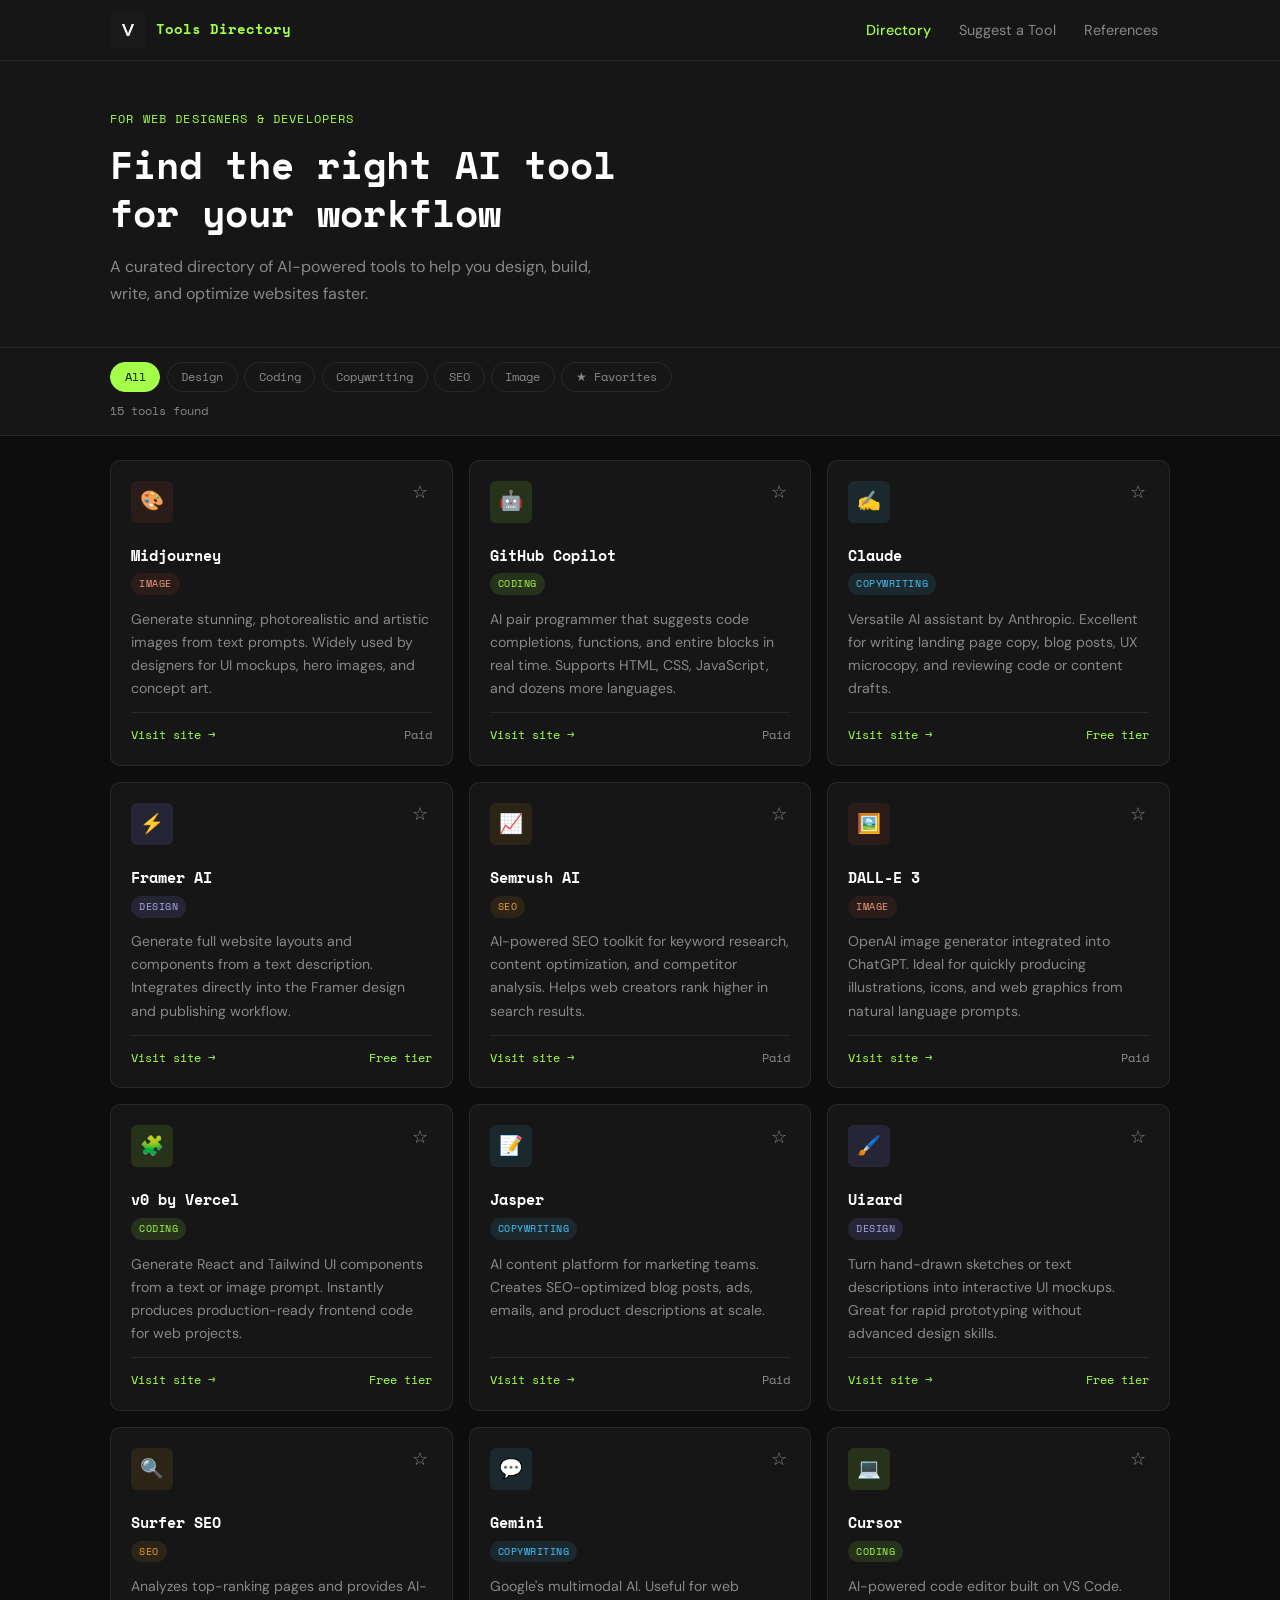
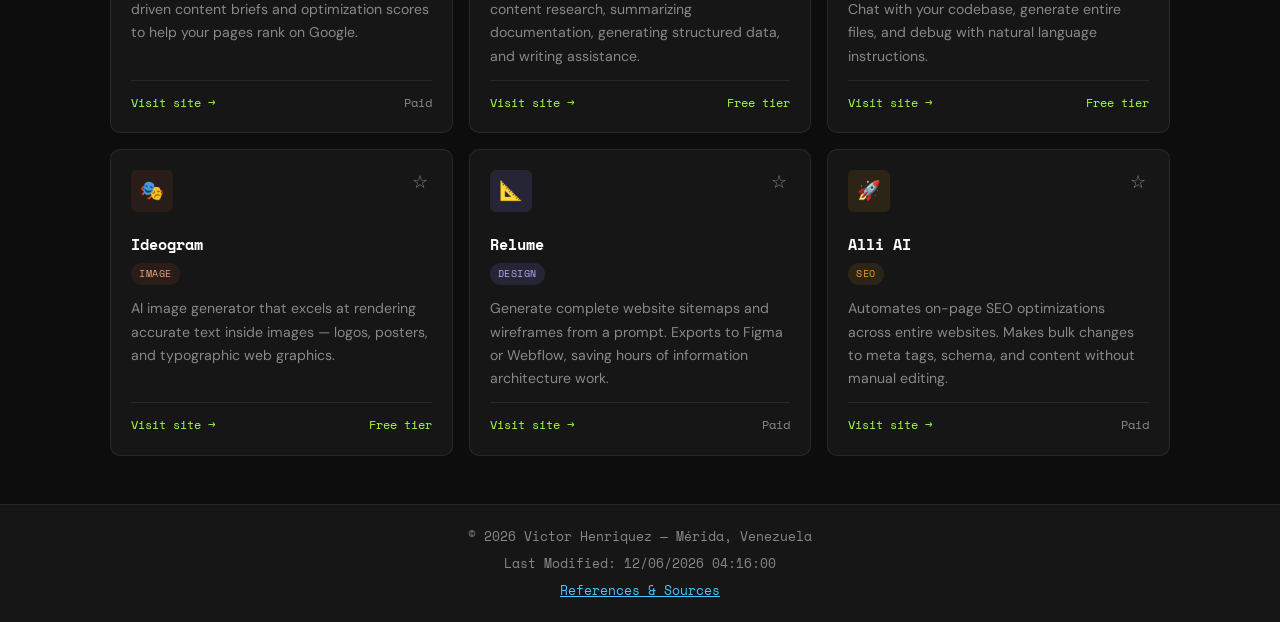
==== project/index.html @ efd899f4 "final project" ====
<!DOCTYPE html>
<html lang="en-US">
<head>
    <meta charset="UTF-8">
    <meta name="viewport" content="width=device-width, initial-scale=1.0">
    <meta name="description" content="AI Tools Directory for Web Creators — A curated collection of artificial intelligence tools for web designers and developers, organized by category.">
    <meta name="author" content="Victor Henriquez">
    <title>AI Tools Directory for Web Creators</title>
    <link rel="preconnect" href="https://fonts.googleapis.com">
    <link rel="preconnect" href="https://fonts.gstatic.com" crossorigin>
    <link href="https://fonts.googleapis.com/css2?family=Space+Mono:wght@400;700&family=DM+Sans:ital,opsz,wght@0,9..40,300;0,9..40,400;0,9..40,500;1,9..40,300&display=swap" rel="stylesheet">
    <link rel="stylesheet" href="styles/main.css">
    <script src="scripts/main.js" defer></script>
</head>
<body>

    <header class="site-header">
        <div class="header-inner">
            <a href="index.html" class="logo">
                <img src="images/logo.avif" alt="AI Tools Directory Logo" class="logo-img" width="36" height="36" loading="lazy">
                <span class="logo-text">Tools Directory</span>
            </a>
            <button class="nav-toggle" id="nav-toggle" aria-label="Toggle navigation">&#9776;</button>
            <nav class="main-nav" id="main-nav">
                <a href="index.html" class="nav-link active">Directory</a>
                <a href="suggest.html" class="nav-link">Suggest a Tool</a>
                <a href="references.html" class="nav-link">References</a>
            </nav>
        </div>
    </header>

    <main>

        <!-- HERO -->
        <section class="hero">
            <div class="hero-inner">
                <p class="hero-eyebrow">For web designers &amp; developers</p>
                <h1 class="hero-title">Find the right AI tool<br>for your workflow</h1>
                <p class="hero-subtitle">A curated directory of AI-powered tools to help you design, build, write, and optimize websites faster.</p>
            </div>
        </section>

        <!-- CONTROLS -->
        <section class="controls">
            <div class="controls-inner">
                <div class="filter-row" id="filter-row" role="group" aria-label="Filter by category">
                    <button class="filter-btn active" data-filter="all">All</button>
                    <button class="filter-btn" data-filter="design">Design</button>
                    <button class="filter-btn" data-filter="coding">Coding</button>
                    <button class="filter-btn" data-filter="copywriting">Copywriting</button>
                    <button class="filter-btn" data-filter="seo">SEO</button>
                    <button class="filter-btn" data-filter="image">Image</button>
                    <button class="filter-btn" data-filter="favorites">&#9733; Favorites</button>
                </div>
                <p class="results-count" id="results-count"></p>
            </div>
        </section>

        <!-- TOOLS GRID -->
        <section class="tools-section">
            <div class="tools-grid" id="tools-grid"></div>
            <p class="empty-msg" id="empty-msg" hidden>No tools found. Try a different filter or <a href="suggest.html">suggest one</a>.</p>
        </section>

    </main>

    <footer class="site-footer">
        <div class="footer-inner">
            <p>&#169; <span id="currentyear"></span> Victor Henriquez &mdash; Mérida, Venezuela</p>
            <p id="lastModified"></p>
            <p><a href="references.html" class="footer-link">References &amp; Sources</a></p>
        </div>
    </footer>

</body>
</html>
---- project/styles/main.css ----
/* ── Variables ─────────────────────────────────────────────── */
:root {
    --color-bg: #0d0d0d;
    --color-surface: #161616;
    --color-surface-2: #1e1e1e;
    --color-primary: #a3ff47;
    --color-primary-dark: #7acc2e;
    --color-primary-dim: #a3ff471f;
    --color-accent: #47c8ff;
    --color-accent-dim: #47c8ff1a;
    --color-text: #e8e8e8;
    --color-text-muted: #888888;
    --color-border: #ffffff14;
    --color-border-hover: #ffffff29;
    --color-white: #ffffff;
    --color-danger: #ff4747;
    --color-danger-dim: #ff47471a;
    --font-heading: 'Space Mono', monospace;
    --font-body: 'DM Sans', sans-serif;
    --radius-sm: 6px;
    --radius-md: 10px;
    --radius-lg: 16px;
    --shadow: #00000040;
}

/* ── Reset ─────────────────────────────────────────────────── */
*, *::before, *::after { margin: 0; padding: 0; box-sizing: border-box; }

html { scroll-behavior: smooth; }

body {
    font-family: var(--font-body);
    background: var(--color-bg);
    color: var(--color-text);
    line-height: 1.7;
    min-height: 100dvh;
    display: flex;
    flex-direction: column;
}

a { color: inherit; text-decoration: none; }

img { display: block; max-width: 100%; }

/* ── Header ────────────────────────────────────────────────── */
.site-header {
    background: var(--color-surface);
    border-bottom: 1px solid var(--color-border);
    position: sticky;
    top: 0;
    z-index: 100;
}

.header-inner {
    max-width: 1100px;
    margin: 0 auto;
    padding: 0 1.25rem;
    height: 60px;
    display: flex;
    align-items: center;
    justify-content: space-between;
    gap: 1rem;
}

.logo {
    display: flex;
    align-items: center;
    gap: 0.6rem;
    text-decoration: none;
    flex-shrink: 0;
}

.logo-img {
    width: 36px;
    height: 36px;
    object-fit: contain;
    border-radius: var(--radius-sm);
}

.logo-text {
    font-family: var(--font-heading);
    font-size: 0.85rem;
    color: var(--color-primary);
    font-weight: 700;
}

.nav-toggle {
    background: none;
    border: none;
    color: var(--color-text);
    font-size: 1.3rem;
    cursor: pointer;
    padding: 0.25rem;
    line-height: 1;
}

.main-nav {
    display: none;
    flex-direction: column;
    position: absolute;
    top: 60px;
    left: 0;
    right: 0;
    background: var(--color-surface);
    border-bottom: 1px solid var(--color-border);
    padding: 0.75rem 1.25rem 1rem;
    gap: 0.25rem;
}

.main-nav.open { display: flex; }

.nav-link {
    font-size: 0.9rem;
    color: var(--color-text-muted);
    padding: 0.5rem 0.75rem;
    border-radius: var(--radius-sm);
    transition: color 0.15s, background 0.15s;
    font-weight: 400;
}

.nav-link:hover {
    color: var(--color-text);
    background: var(--color-surface-2);
}

.nav-link.active {
    color: var(--color-primary);
    font-weight: 500;
}

/* ── Hero ──────────────────────────────────────────────────── */
.hero {
    border-bottom: 1px solid var(--color-border);
    background: var(--color-surface);
}

.hero-inner {
    max-width: 1100px;
    margin: 0 auto;
    padding: 3rem 1.25rem 2.5rem;
}

.hero-eyebrow {
    font-family: var(--font-heading);
    font-size: 0.72rem;
    color: var(--color-primary);
    letter-spacing: 0.1em;
    text-transform: uppercase;
    margin-bottom: 0.75rem;
}

.hero-title {
    font-family: var(--font-heading);
    font-size: clamp(1.5rem, 4vw, 2.4rem);
    color: var(--color-white);
    line-height: 1.25;
    margin-bottom: 1rem;
}

.hero-subtitle {
    font-size: 1rem;
    color: var(--color-text-muted);
    max-width: 520px;
    line-height: 1.7;
}

/* ── Controls ──────────────────────────────────────────────── */
.controls {
    border-bottom: 1px solid var(--color-border);
    background: var(--color-surface);
    position: sticky;
    top: 60px;
    z-index: 90;
}

.controls-inner {
    max-width: 1100px;
    margin: 0 auto;
    padding: 0.85rem 1.25rem;
    display: flex;
    flex-direction: column;
    gap: 0.5rem;
}

.filter-row {
    display: flex;
    gap: 0.4rem;
    flex-wrap: wrap;
}

.filter-btn {
    font-family: var(--font-heading);
    font-size: 0.72rem;
    padding: 0.35rem 0.85rem;
    border-radius: 99px;
    border: 1px solid var(--color-border);
    background: none;
    color: var(--color-text-muted);
    cursor: pointer;
    transition: all 0.15s;
    white-space: nowrap;
}

.filter-btn:hover {
    border-color: var(--color-border-hover);
    color: var(--color-text);
}

.filter-btn.active {
    background: var(--color-primary);
    border-color: var(--color-primary);
    color: var(--color-bg);
}

.results-count {
    font-size: 0.78rem;
    color: var(--color-text-muted);
    font-family: var(--font-heading);
}

/* ── Tools Grid ────────────────────────────────────────────── */
.tools-section {
    flex: 1;
    max-width: 1100px;
    width: 100%;
    margin: 0 auto;
    padding: 1.5rem 1.25rem 3rem;
}

.tools-grid {
    display: grid;
    grid-template-columns: 1fr;
    gap: 1rem;
}

.empty-msg {
    text-align: center;
    color: var(--color-text-muted);
    padding: 3rem 1rem;
    font-size: 0.95rem;
}

.empty-msg a {
    color: var(--color-primary);
    text-decoration: underline;
}

/* ── Tool Card ─────────────────────────────────────────────── */
.tool-card {
    background: var(--color-surface);
    border: 1px solid var(--color-border);
    border-radius: var(--radius-md);
    padding: 1.25rem;
    display: flex;
    flex-direction: column;
    gap: 0.75rem;
    transition: border-color 0.15s;
    animation: fadeIn 0.25s ease;
}

@keyframes fadeIn {
    from { opacity: 0; transform: translateY(6px); }
    to   { opacity: 1; transform: translateY(0); }
}

.tool-card:hover {
    border-color: var(--color-border-hover);
}

.card-top {
    display: flex;
    align-items: flex-start;
    justify-content: space-between;
    gap: 0.75rem;
}

.card-icon {
    width: 42px;
    height: 42px;
    border-radius: var(--radius-sm);
    display: flex;
    align-items: center;
    justify-content: center;
    font-size: 1.2rem;
    flex-shrink: 0;
}

.card-icon.design      { background: #7f77dd29; }
.card-icon.coding      { background: var(--color-primary-dim); }
.card-icon.copywriting { background: #47c8ff1a; }
.card-icon.seo         { background: #ef9f271a; }
.card-icon.image       { background: #d85a301a; }

.fav-btn {
    background: none;
    border: none;
    color: var(--color-text-muted);
    font-size: 1.1rem;
    cursor: pointer;
    padding: 0.2rem;
    line-height: 1;
    transition: color 0.15s, transform 0.15s;
    flex-shrink: 0;
}

.fav-btn:hover { color: var(--color-primary); transform: scale(1.15); }
.fav-btn.saved { color: var(--color-primary); }

.card-name {
    font-family: var(--font-heading);
    font-size: 0.95rem;
    color: var(--color-white);
    font-weight: 700;
    margin-top: 0.5rem;
}

.card-category {
    display: inline-block;
    font-family: var(--font-heading);
    font-size: 0.65rem;
    padding: 2px 8px;
    border-radius: 99px;
    text-transform: uppercase;
    letter-spacing: 0.05em;
    margin-top: 0.25rem;
}

.card-category.design      { background: #7f77dd29; color: #afa9ec; }
.card-category.coding      { background: var(--color-primary-dim); color: var(--color-primary); }
.card-category.copywriting { background: var(--color-accent-dim); color: var(--color-accent); }
.card-category.seo         { background: #ef9f271a; color: #ef9f27; }
.card-category.image       { background: #d85a301a; color: #f0997b; }

.card-desc {
    font-size: 0.88rem;
    color: var(--color-text-muted);
    line-height: 1.65;
}

.card-footer {
    display: flex;
    align-items: center;
    justify-content: space-between;
    margin-top: auto;
    padding-top: 0.75rem;
    border-top: 1px solid var(--color-border);
}

.card-link {
    font-family: var(--font-heading);
    font-size: 0.72rem;
    color: var(--color-primary);
    text-decoration: none;
    transition: color 0.15s;
}

.card-link:hover { color: var(--color-primary-dark); }

.card-free {
    font-size: 0.72rem;
    color: var(--color-text-muted);
    font-family: var(--font-heading);
}

.card-free.yes { color: var(--color-primary); }

/* ── Suggest Page Form ─────────────────────────────────────── */
.page-inner {
    max-width: 600px;
    margin: 0 auto;
    padding: 2.5rem 1.25rem 4rem;
}

.page-title {
    font-family: var(--font-heading);
    font-size: clamp(1.2rem, 3vw, 1.8rem);
    color: var(--color-white);
    margin-bottom: 0.5rem;
}

.page-subtitle {
    font-size: 0.95rem;
    color: var(--color-text-muted);
    margin-bottom: 2rem;
}

.suggest-form {
    background: var(--color-surface);
    border: 1px solid var(--color-border);
    border-radius: var(--radius-lg);
    padding: 1.75rem;
    display: flex;
    flex-direction: column;
    gap: 1.25rem;
}

.form-group {
    display: flex;
    flex-direction: column;
    gap: 0.4rem;
}

.form-group label {
    font-size: 0.85rem;
    font-weight: 500;
    color: var(--color-text);
}

.form-group .optional {
    color: var(--color-text-muted);
    font-weight: 400;
    font-size: 0.78rem;
}

.form-group input,
.form-group select,
.form-group textarea {
    background: var(--color-surface-2);
    border: 1px solid var(--color-border);
    border-radius: var(--radius-sm);
    padding: 0.65rem 0.85rem;
    color: var(--color-text);
    font-family: var(--font-body);
    font-size: 0.9rem;
    width: 100%;
    transition: border-color 0.15s;
}

.form-group input:focus,
.form-group select:focus,
.form-group textarea:focus {
    outline: none;
    border-color: var(--color-primary);
    box-shadow: 0 0 0 3px var(--color-primary-dim);
}

.form-group select option {
    background: var(--color-surface-2);
}

.form-group textarea { resize: vertical; min-height: 100px; }

.submit-btn {
    background: var(--color-primary);
    color: var(--color-bg);
    border: none;
    border-radius: var(--radius-sm);
    padding: 0.8rem 1.5rem;
    font-family: var(--font-heading);
    font-size: 0.85rem;
    font-weight: 700;
    cursor: pointer;
    transition: background 0.15s;
    align-self: flex-start;
}

.submit-btn:hover { background: var(--color-primary-dark); }

.success-msg {
    background: var(--color-primary-dim);
    border: 1px solid var(--color-primary);
    border-radius: var(--radius-sm);
    padding: 1rem 1.25rem;
    font-size: 0.9rem;
    color: var(--color-primary);
    display: none;
}

.success-msg.visible { display: block; }

/* ── Suggest Page extras ───────────────────────────────────── */
.suggest-stats {
    display: flex;
    align-items: center;
    justify-content: space-between;
    background: var(--color-surface);
    border: 1px solid var(--color-border);
    border-radius: var(--radius-md);
    padding: 1rem 1.25rem;
    margin-bottom: 1.5rem;
}

.stat-label {
    font-size: 0.85rem;
    color: var(--color-text-muted);
}

.stat-number {
    font-family: var(--font-heading);
    font-size: 1.6rem;
    color: var(--color-primary);
    font-weight: 700;
}

.required-mark {
    color: var(--color-primary);
    font-weight: 700;
}

.field-error {
    font-size: 0.78rem;
    color: var(--color-danger);
    margin-top: 0.2rem;
}

.field-hint {
    font-size: 0.78rem;
    color: var(--color-text-muted);
    margin-top: 0.2rem;
    font-family: var(--font-heading);
}

.field-hint.over-limit {
    color: var(--color-danger);
}

.form-group input.invalid,
.form-group select.invalid,
.form-group textarea.invalid {
    border-color: var(--color-danger);
    box-shadow: 0 0 0 3px var(--color-danger-dim);
}

.form-row {
    display: flex;
    gap: 0.75rem;
    align-items: center;
    flex-wrap: wrap;
}

.reset-btn {
    background: none;
    border: 1px solid var(--color-border);
    border-radius: var(--radius-sm);
    padding: 0.8rem 1.25rem;
    font-family: var(--font-heading);
    font-size: 0.8rem;
    color: var(--color-text-muted);
    cursor: pointer;
    transition: all 0.15s;
}

.reset-btn:hover {
    border-color: var(--color-border-hover);
    color: var(--color-text);
}

.success-msg {
    display: none;
    background: var(--color-primary-dim);
    border: 1px solid var(--color-primary);
    border-radius: var(--radius-md);
    padding: 1.25rem 1.5rem;
    gap: 1rem;
    align-items: flex-start;
    margin-top: 1.5rem;
}

.success-msg:not([hidden]) { display: flex; }

.success-icon {
    width: 32px;
    height: 32px;
    background: var(--color-primary);
    color: var(--color-bg);
    border-radius: 50%;
    display: flex;
    align-items: center;
    justify-content: center;
    font-size: 1rem;
    font-weight: 700;
    flex-shrink: 0;
}

.success-title {
    font-family: var(--font-heading);
    font-size: 0.9rem;
    color: var(--color-primary);
    margin-bottom: 0.3rem;
}

.success-body {
    font-size: 0.88rem;
    color: var(--color-text-muted);
}

.recent-section {
    margin-top: 2rem;
}

.recent-title {
    font-family: var(--font-heading);
    font-size: 0.9rem;
    color: var(--color-text);
    margin-bottom: 1rem;
}

.recent-list {
    list-style: none;
    display: flex;
    flex-direction: column;
    gap: 0.5rem;
    margin-bottom: 1rem;
}

.recent-item {
    background: var(--color-surface);
    border: 1px solid var(--color-border);
    border-radius: var(--radius-sm);
    padding: 0.65rem 1rem;
    display: flex;
    align-items: center;
    gap: 0.75rem;
    flex-wrap: wrap;
}

.recent-name {
    font-size: 0.88rem;
    color: var(--color-text);
    font-weight: 500;
    flex: 1;
    min-width: 100px;
}

.recent-date {
    font-size: 0.75rem;
    color: var(--color-text-muted);
    font-family: var(--font-heading);
}

.clear-btn {
    background: none;
    border: none;
    font-size: 0.78rem;
    color: var(--color-text-muted);
    cursor: pointer;
    text-decoration: underline;
    padding: 0;
    font-family: var(--font-body);
}

.clear-btn:hover { color: var(--color-danger); }

/* ── References Page ───────────────────────────────────────── */
.ref-section {
    margin-bottom: 2.5rem;
}

.ref-section-title {
    font-family: var(--font-heading);
    font-size: 0.9rem;
    color: var(--color-primary);
    margin-bottom: 0.4rem;
    text-transform: uppercase;
    letter-spacing: 0.06em;
}

.ref-section-desc {
    font-size: 0.85rem;
    color: var(--color-text-muted);
    margin-bottom: 1rem;
}

.references-list {
    list-style: none;
    display: flex;
    flex-direction: column;
    gap: 0.75rem;
}

.references-list li {
    font-size: 0.88rem;
    color: var(--color-text-muted);
    padding-bottom: 0.75rem;
    border-bottom: 1px solid var(--color-border);
    line-height: 1.6;
    display: flex;
    flex-direction: column;
    gap: 0.2rem;
}

.references-list li:last-child { border-bottom: none; }

.references-list a {
    color: var(--color-accent);
    font-size: 0.8rem;
    font-family: var(--font-heading);
    word-break: break-all;
}

.references-list a:hover {
    color: var(--color-primary);
}

/* ── Footer ────────────────────────────────────────────────── */
.site-footer {
    background: var(--color-surface);
    border-top: 1px solid var(--color-border);
    margin-top: auto;
}

.footer-inner {
    max-width: 1100px;
    margin: 0 auto;
    padding: 1.25rem;
    text-align: center;
    display: flex;
    flex-direction: column;
    gap: 0.3rem;
    font-size: 0.82rem;
    color: var(--color-text-muted);
    font-family: var(--font-heading);
}

.footer-link {
    color: var(--color-accent);
    text-decoration: underline;
    font-size: 0.8rem;
}

/* ── Responsive ────────────────────────────────────────────── */
@media (min-width: 640px) {

    .nav-toggle { display: none; }

    .main-nav {
        display: flex;
        flex-direction: row;
        position: static;
        background: none;
        border: none;
        padding: 0;
        gap: 0.25rem;
    }

    .tools-grid {
        grid-template-columns: repeat(2, 1fr);
    }
}

@media (min-width: 900px) {
    .tools-grid {
        grid-template-columns: repeat(3, 1fr);
    }
}
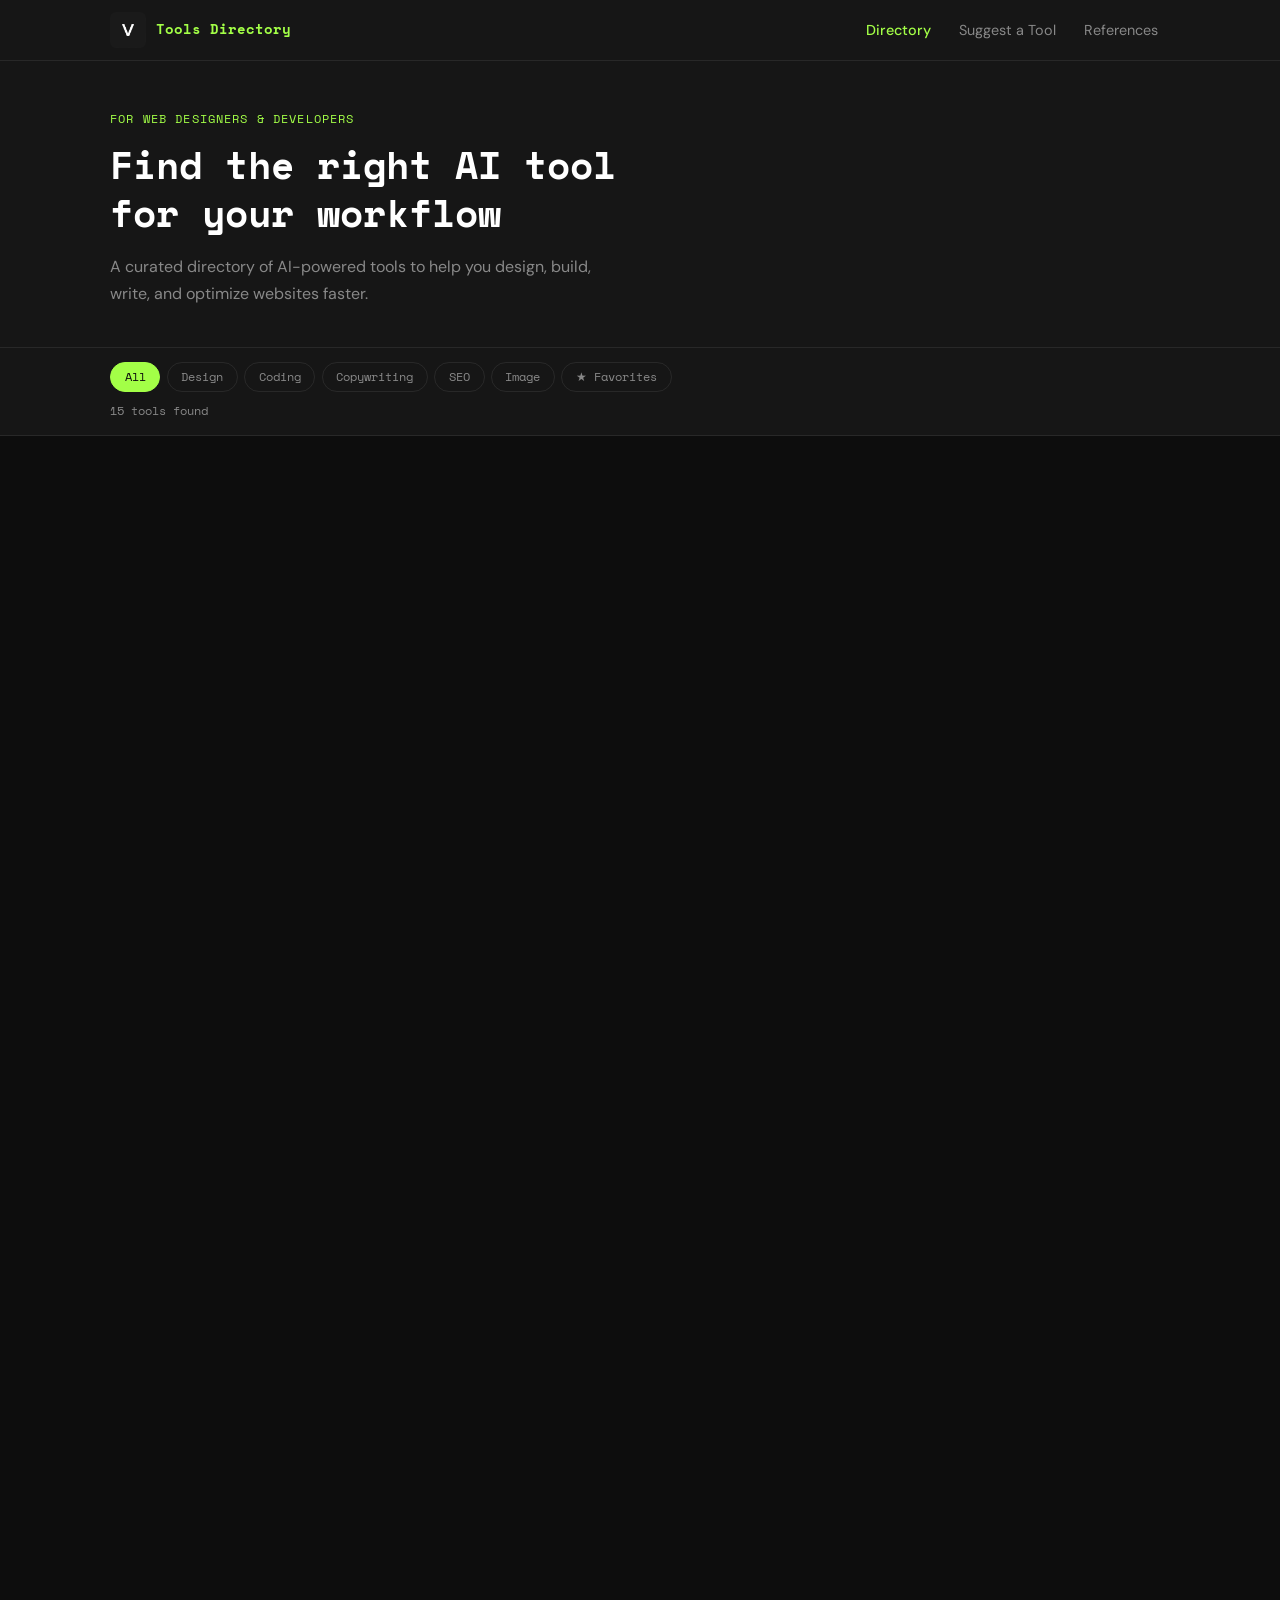
==== commit e15d9bf2: "version improved" ====
--- a/project/index.html
+++ b/project/index.html
@@ -8,8 +8,8 @@
     <title>AI Tools Directory for Web Creators</title>
     <link rel="preconnect" href="https://fonts.googleapis.com">
     <link rel="preconnect" href="https://fonts.gstatic.com" crossorigin>
-    <link href="https://fonts.googleapis.com/css2?family=Space+Mono:wght@400;700&family=DM+Sans:ital,opsz,wght@0,9..40,300;0,9..40,400;0,9..40,500;1,9..40,300&display=swap" rel="stylesheet">
-    <link rel="stylesheet" href="styles/main.css">
+    <link href="https://fonts.googleapis.com/css2?family=Space+Mono:wght@400;700&family=DM+Sans:ital,opsz,wght@0,9..40,300;0,9..40,400;0,9..40,500;1,9..40,300&display=swap" rel="stylesheet" media="print" onload="this.media='all'">
+    <link rel="stylesheet" href="styles/main.css" media="print" onload="this.media='all'">
     <script src="scripts/main.js" defer></script>
 </head>
 <body>
--- a/project/styles/main.css
+++ b/project/styles/main.css
@@ -1,3 +1,20 @@
+/* ── Font Metrics (prevent CLS) ─────────────────────────────── */
+@font-face {
+    font-family: 'Space Mono-fallback';
+    src: local('Arial');
+    size-adjust: 107%;
+    ascent-override: 100%;
+    descent-override: 25%;
+}
+
+@font-face {
+    font-family: 'DM Sans-fallback';
+    src: local('Arial');
+    size-adjust: 113%;
+    ascent-override: 90%;
+    descent-override: 25%;
+}
+
 /* ── Variables ─────────────────────────────────────────────── */
 :root {
     --color-bg: #0d0d0d;
@@ -15,12 +32,13 @@
     --color-white: #ffffff;
     --color-danger: #ff4747;
     --color-danger-dim: #ff47471a;
-    --font-heading: 'Space Mono', monospace;
-    --font-body: 'DM Sans', sans-serif;
+    --font-heading: 'Space Mono', 'Space Mono-fallback', monospace;
+    --font-body: 'DM Sans', 'DM Sans-fallback', sans-serif;
     --radius-sm: 6px;
     --radius-md: 10px;
     --radius-lg: 16px;
     --shadow: #00000040;
+    font-display: swap;
 }
 
 /* ── Reset ─────────────────────────────────────────────────── */
@@ -49,6 +67,7 @@
     position: sticky;
     top: 0;
     z-index: 100;
+    contain: layout style;
 }
 
 .header-inner {
@@ -132,6 +151,8 @@
 .hero {
     border-bottom: 1px solid var(--color-border);
     background: var(--color-surface);
+    min-height: 160px;
+    contain: layout style;
 }
 
 .hero-inner {
@@ -225,12 +246,16 @@
     width: 100%;
     margin: 0 auto;
     padding: 1.5rem 1.25rem 3rem;
+    contain: layout style;
 }
 
 .tools-grid {
     display: grid;
     grid-template-columns: 1fr;
     gap: 1rem;
+    min-height: 400px;
+    content-visibility: auto;
+    contain-intrinsic-size: 0 400px;
 }
 
 .empty-msg {
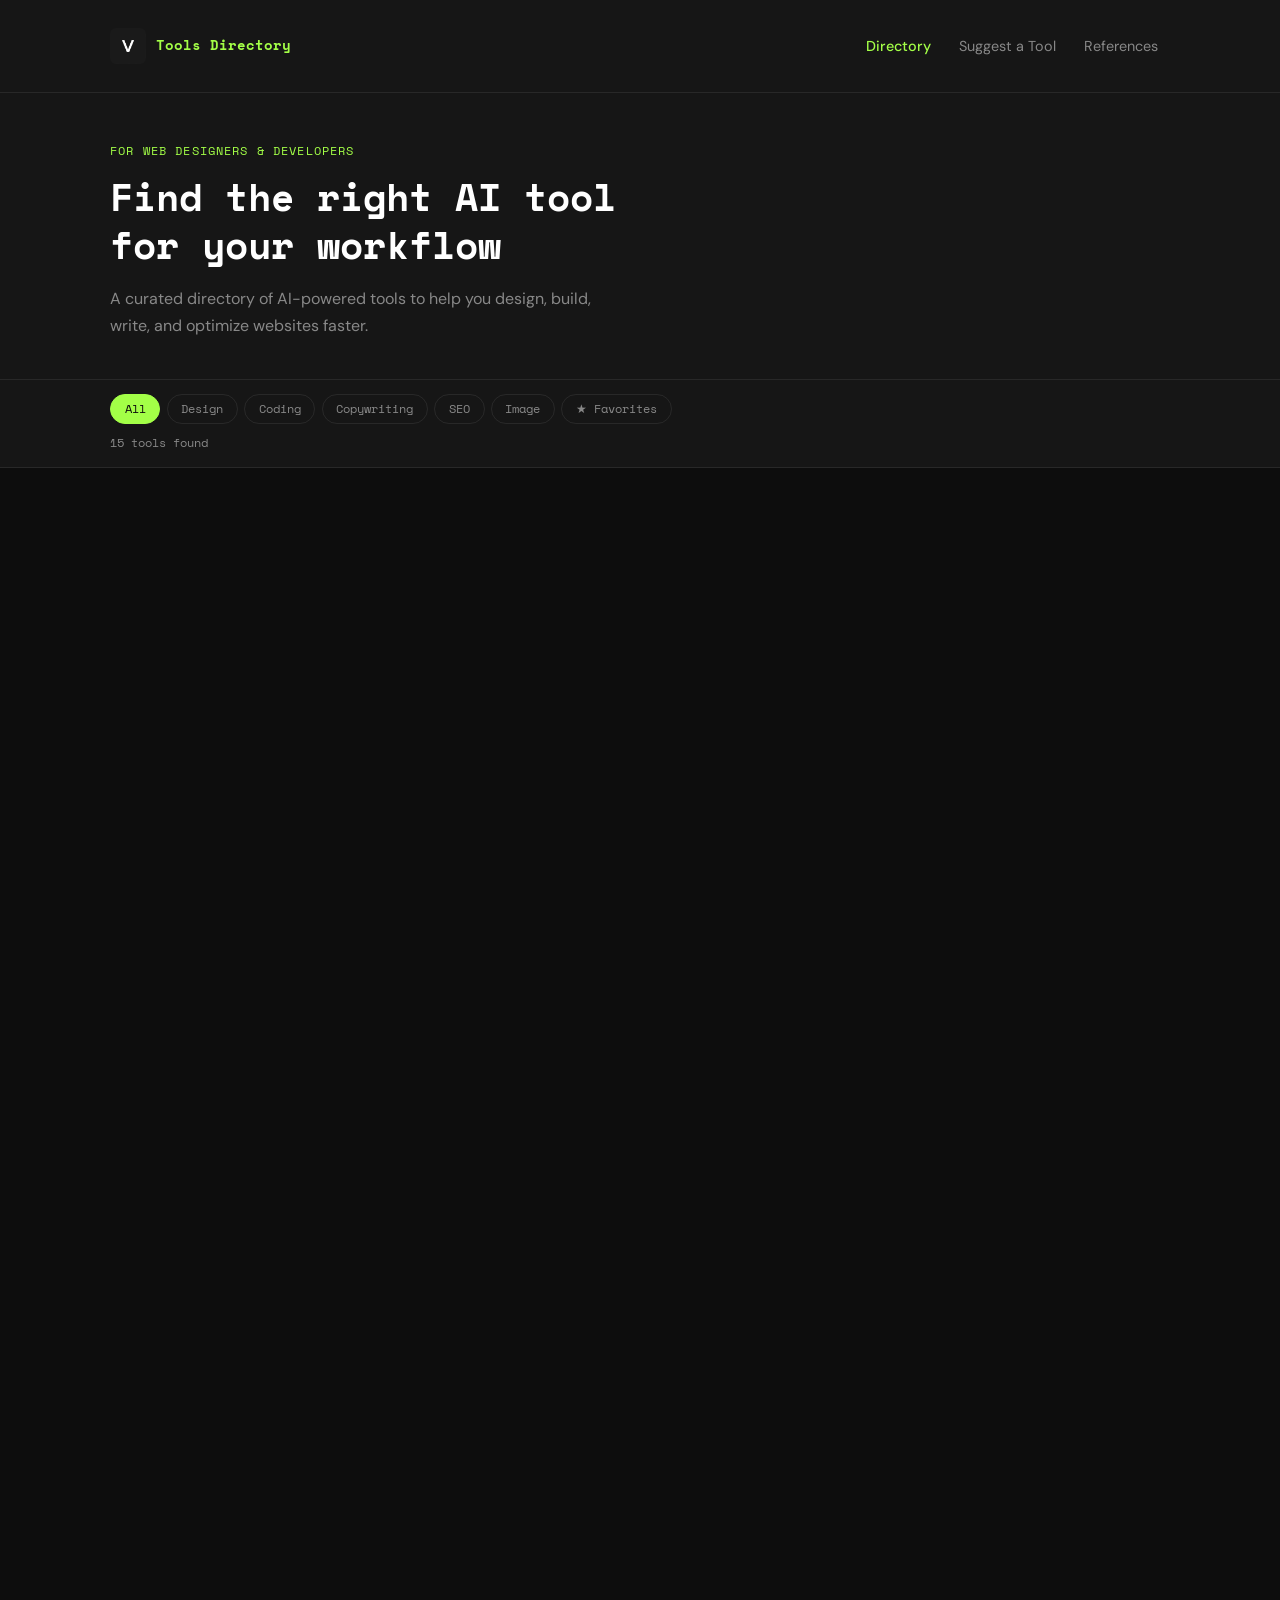
==== commit 98232b04: "lcp" ====
--- a/project/index.html
+++ b/project/index.html
@@ -5,11 +5,26 @@
     <meta name="viewport" content="width=device-width, initial-scale=1.0">
     <meta name="description" content="AI Tools Directory for Web Creators — A curated collection of artificial intelligence tools for web designers and developers, organized by category.">
     <meta name="author" content="Victor Henriquez">
+    <meta name="robots" content="index, follow">
+    <meta name="theme-color" content="#a3ff47">
+    <meta http-equiv="Cache-Control" content="public, max-age=31536000">
     <title>AI Tools Directory for Web Creators</title>
     <link rel="preconnect" href="https://fonts.googleapis.com">
     <link rel="preconnect" href="https://fonts.gstatic.com" crossorigin>
-    <link href="https://fonts.googleapis.com/css2?family=Space+Mono:wght@400;700&family=DM+Sans:ital,opsz,wght@0,9..40,300;0,9..40,400;0,9..40,500;1,9..40,300&display=swap" rel="stylesheet" media="print" onload="this.media='all'">
-    <link rel="stylesheet" href="styles/main.css" media="print" onload="this.media='all'">
+    <link rel="preload" href="https://fonts.googleapis.com/css2?family=Space+Mono:wght@400;700&family=DM+Sans:ital,opsz,wght@0,9..40,300;0,9..40,400;0,9..40,500;1,9..40,300&display=swap" as="style" onload="this.onload=null;this.rel='stylesheet'">
+    <noscript><link rel="stylesheet" href="https://fonts.googleapis.com/css2?family=Space+Mono:wght@400;700&family=DM+Sans:ital,opsz,wght@0,9..40,300;0,9..40,400;0,9..40,500;1,9..40,300&display=swap"></noscript>
+    <link rel="preload" href="styles/main.css" as="style" onload="this.onload=null;this.rel='stylesheet'">
+    <noscript><link rel="stylesheet" href="styles/main.css"></noscript>
+    <link rel="preload" href="scripts/main.js" as="script">
+    <link rel="preload" href="images/logo.avif" as="image" type="image/avif">
+    <style>
+    /* Critical performance CSS */
+    .tools-grid { min-height: 600px; }
+    .hero { min-height: 180px; }
+    body { font-family: 'DM Sans', sans-serif; }
+    .site-header { padding: 1rem 0; }
+    .logo-img { width: 36px; height: 36px; }
+    </style>
     <script src="scripts/main.js" defer></script>
 </head>
 <body>
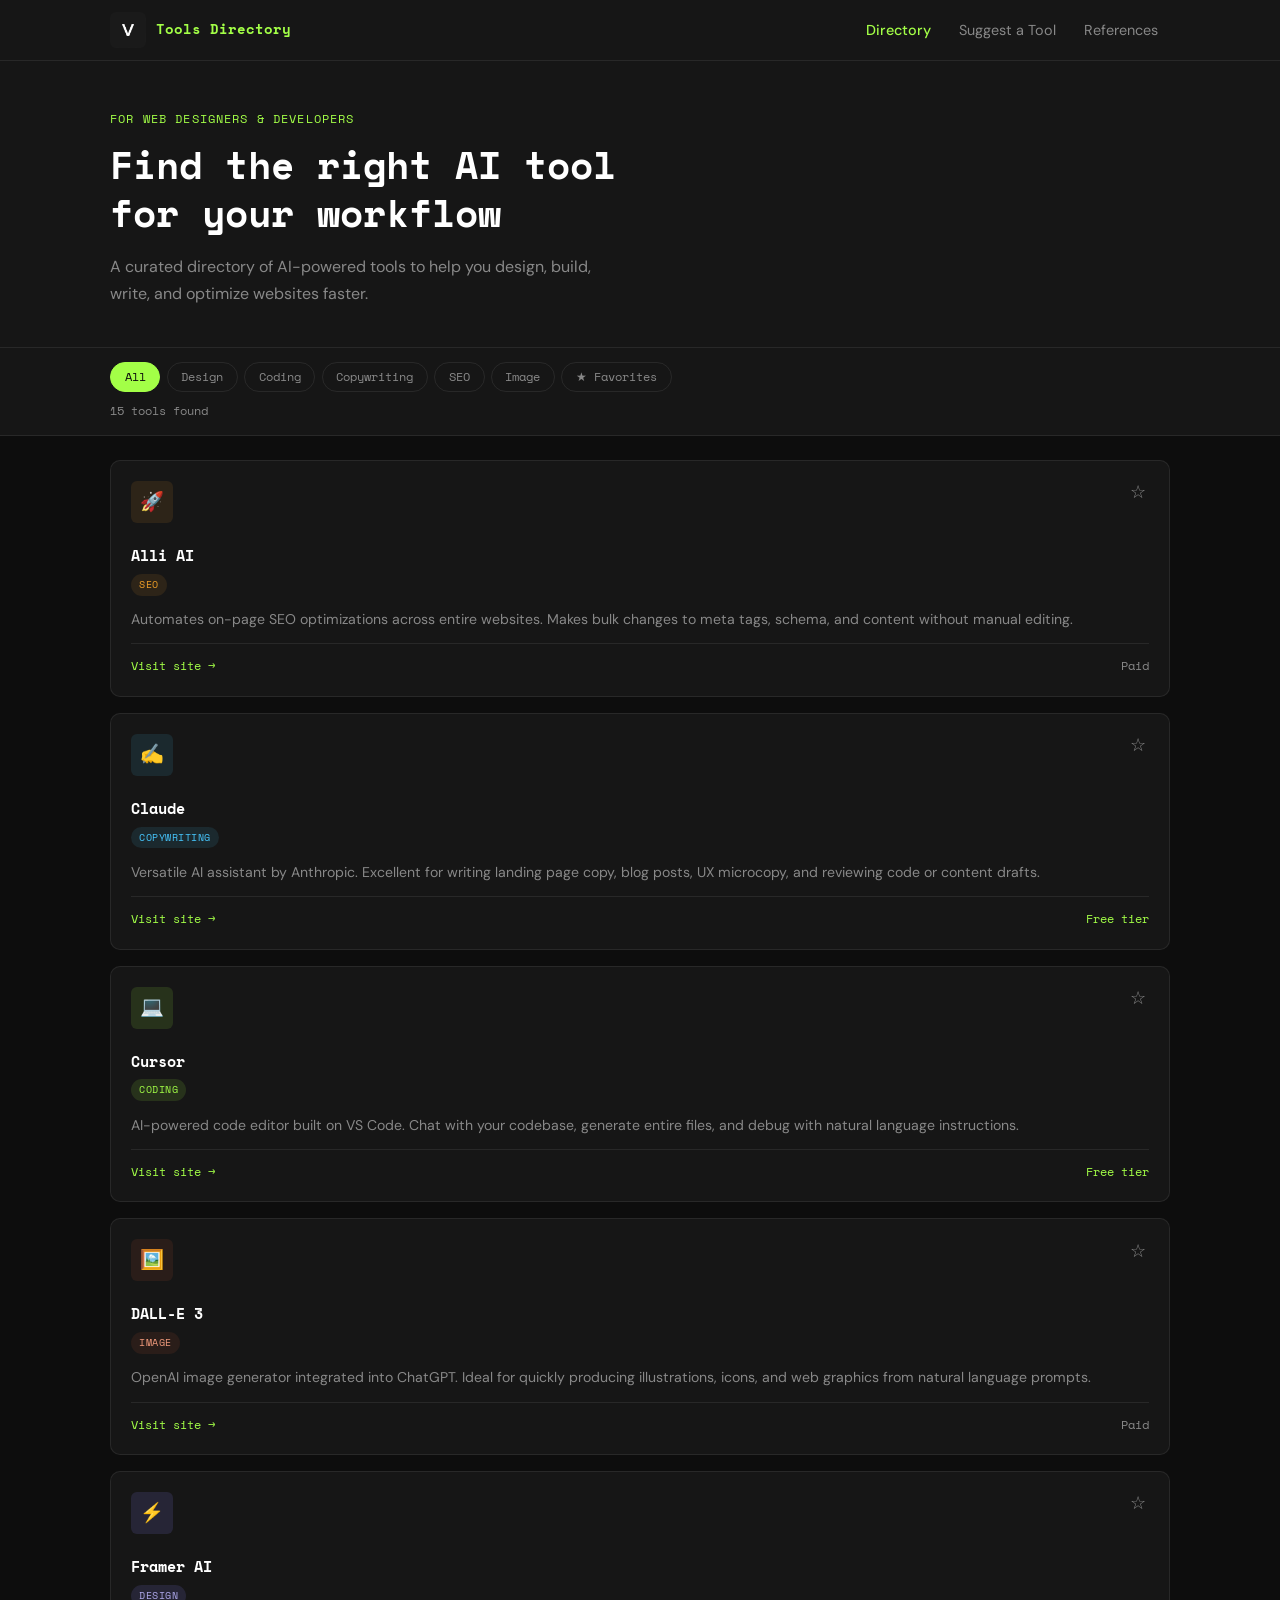
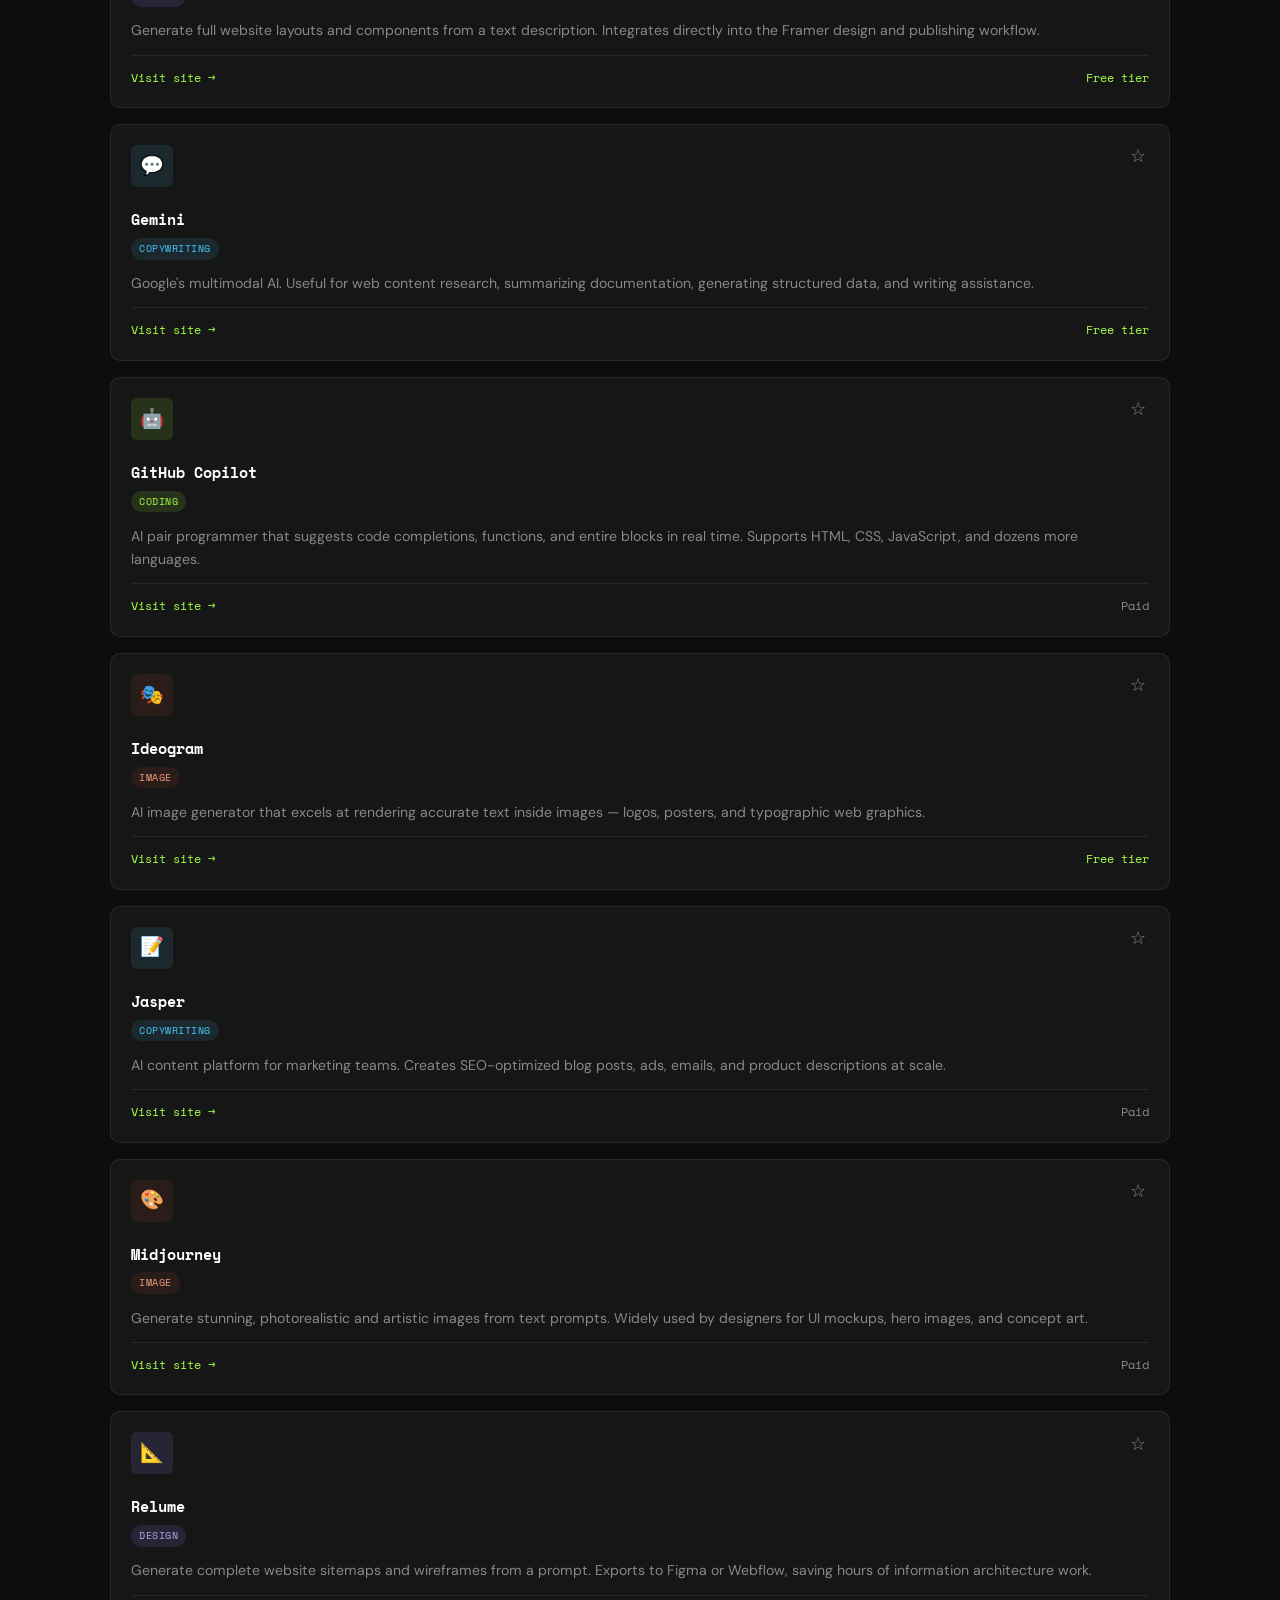
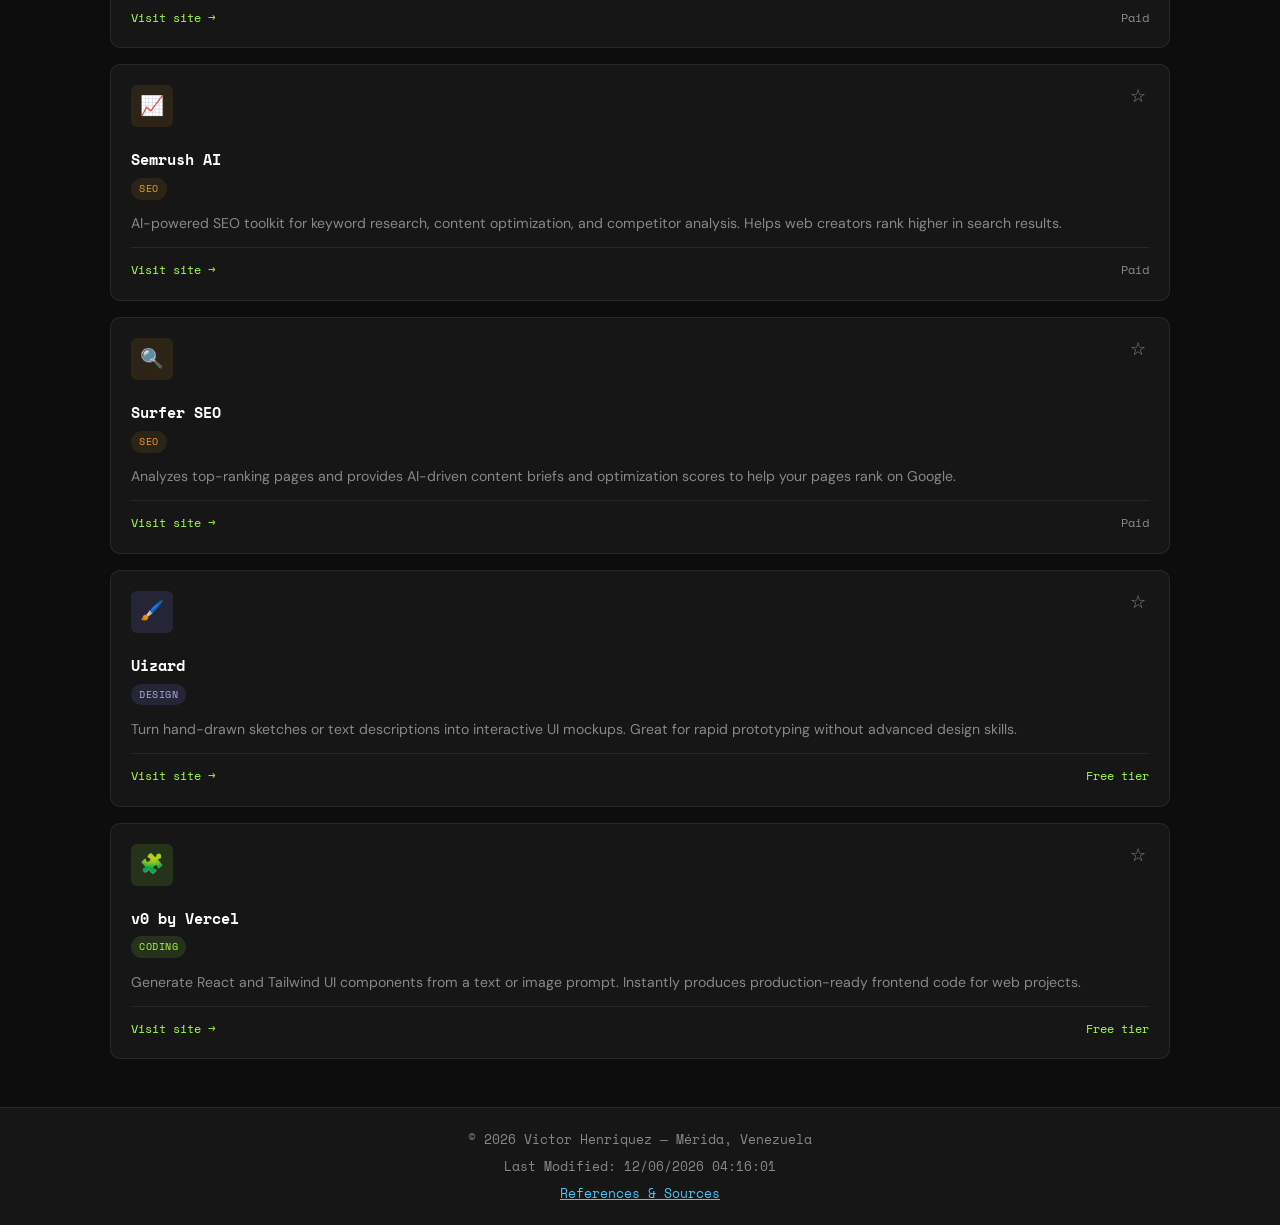
==== commit 334fe71d: "speed improved" ====
--- a/project/index.html
+++ b/project/index.html
@@ -7,23 +7,20 @@
     <meta name="author" content="Victor Henriquez">
     <meta name="robots" content="index, follow">
     <meta name="theme-color" content="#a3ff47">
-    <meta http-equiv="Cache-Control" content="public, max-age=31536000">
+    <meta http-equiv="Cache-Control" content="public, max-age=31536000, immutable">
+    <link rel="dns-prefetch" href="//fonts.gstatic.com">
+    <meta name="format-detection" content="telephone=no">
     <title>AI Tools Directory for Web Creators</title>
     <link rel="preconnect" href="https://fonts.googleapis.com">
     <link rel="preconnect" href="https://fonts.gstatic.com" crossorigin>
-    <link rel="preload" href="https://fonts.googleapis.com/css2?family=Space+Mono:wght@400;700&family=DM+Sans:ital,opsz,wght@0,9..40,300;0,9..40,400;0,9..40,500;1,9..40,300&display=swap" as="style" onload="this.onload=null;this.rel='stylesheet'">
-    <noscript><link rel="stylesheet" href="https://fonts.googleapis.com/css2?family=Space+Mono:wght@400;700&family=DM+Sans:ital,opsz,wght@0,9..40,300;0,9..40,400;0,9..40,500;1,9..40,300&display=swap"></noscript>
-    <link rel="preload" href="styles/main.css" as="style" onload="this.onload=null;this.rel='stylesheet'">
-    <noscript><link rel="stylesheet" href="styles/main.css"></noscript>
-    <link rel="preload" href="scripts/main.js" as="script">
-    <link rel="preload" href="images/logo.avif" as="image" type="image/avif">
+    <link rel="stylesheet" href="https://fonts.googleapis.com/css2?family=Space+Mono:wght@400;700&family=DM+Sans:ital,opsz,wght@0,9..40,300;0,9..40,400;0,9..40,500;1,9..40,300&display=swap">
+    <link rel="stylesheet" href="styles/main.css">
     <style>
-    /* Critical performance CSS */
-    .tools-grid { min-height: 600px; }
+    /* Critical layout CSS to prevent shifts */
+    .tools-grid { min-height: 600px; display: grid; grid-template-columns: 1fr; gap: 1rem; opacity: 0; transition: opacity 0.2s; }
+    .tools-grid.loaded { opacity: 1; }
     .hero { min-height: 180px; }
-    body { font-family: 'DM Sans', sans-serif; }
-    .site-header { padding: 1rem 0; }
-    .logo-img { width: 36px; height: 36px; }
+    body { margin: 0; font-family: 'DM Sans', sans-serif; background: #0d0d0d; color: #e8e8e8; }
     </style>
     <script src="scripts/main.js" defer></script>
 </head>
